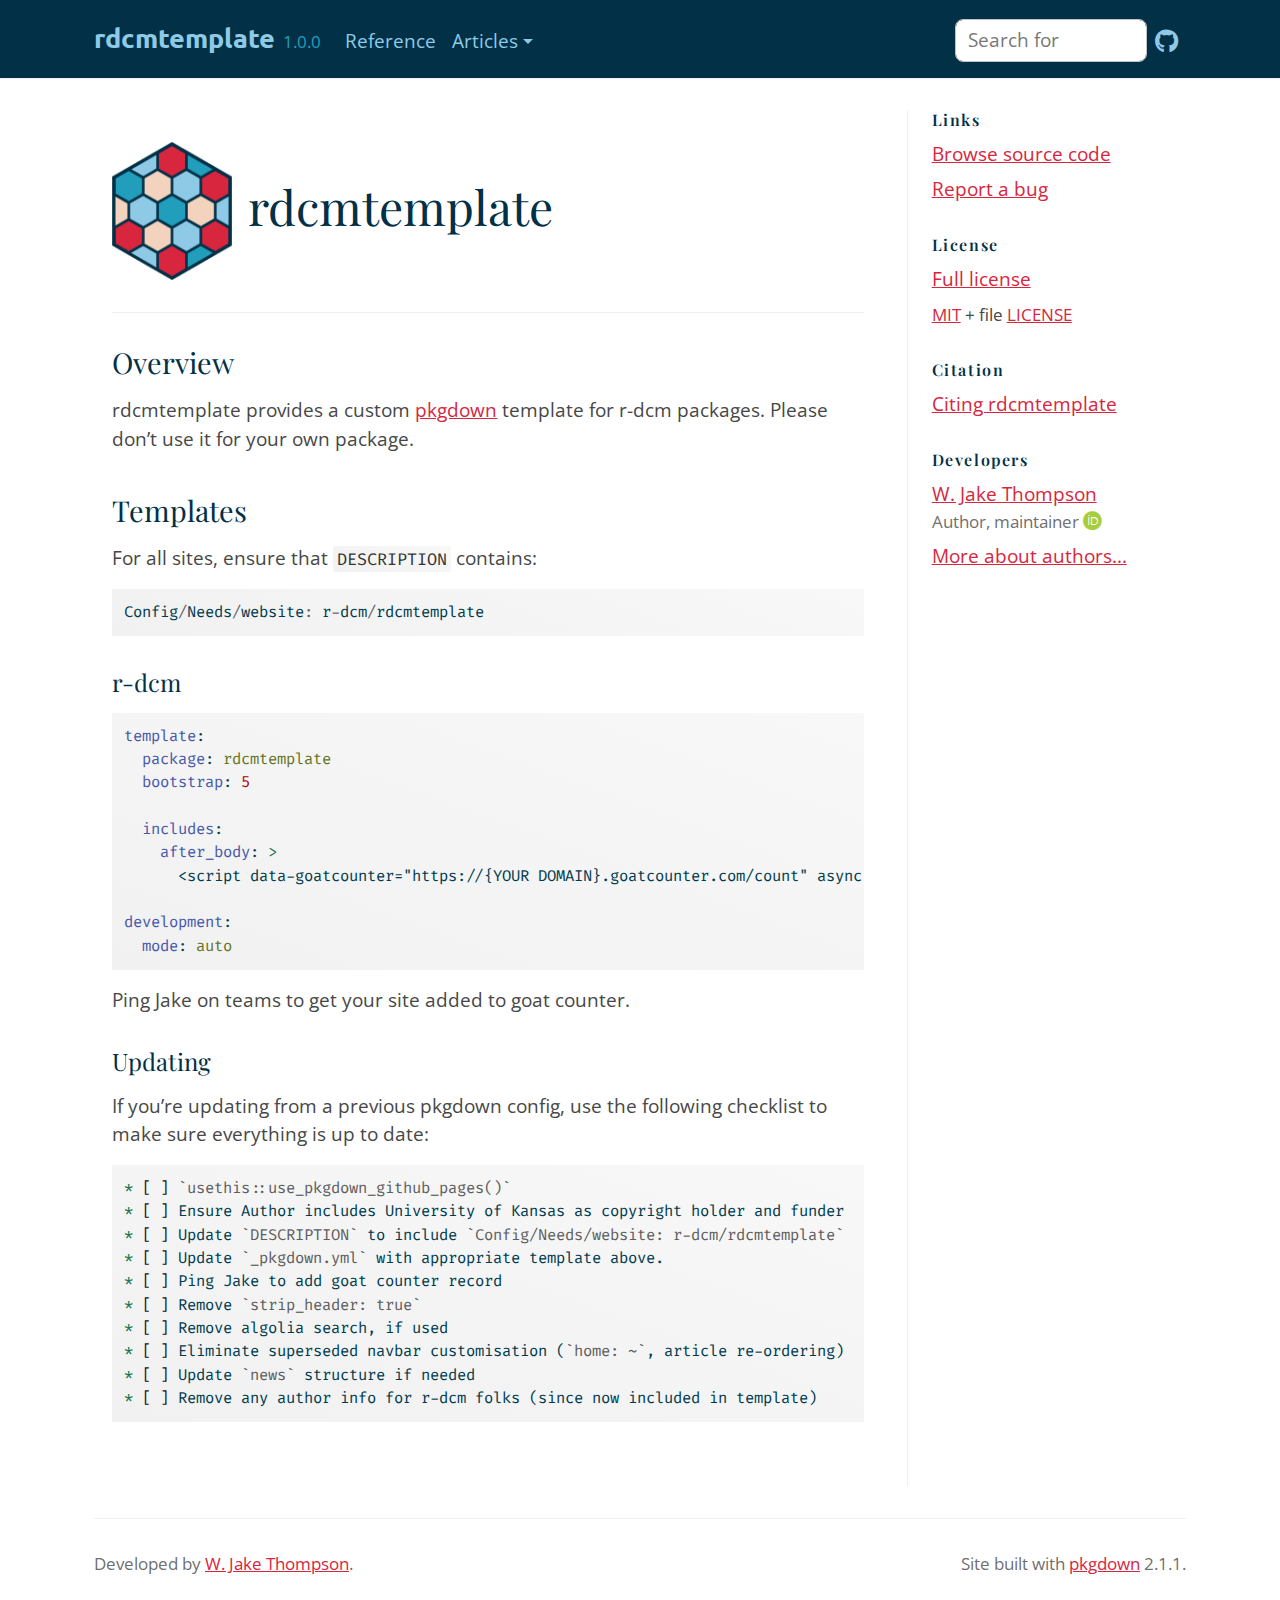
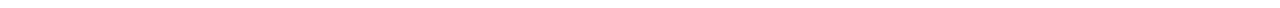
==== index.html @ 39bc5cce "Deploying to gh-pages from @ r-dcm/rdcmtemplate@7e8c43410a0b4fd6045d4d8b9f6bee35e2d989f5 🚀" ====
<!DOCTYPE html>
<!-- Generated by pkgdown: do not edit by hand --><html lang="en">
<head>
<meta http-equiv="Content-Type" content="text/html; charset=UTF-8">
<meta charset="utf-8">
<meta http-equiv="X-UA-Compatible" content="IE=edge">
<meta name="viewport" content="width=device-width, initial-scale=1, shrink-to-fit=no">
<title>pkgdown Templates for Core r-dcm Packages • rdcmtemplate</title>
<!-- favicons --><link rel="icon" type="image/png" sizes="16x16" href="favicon-16x16.png">
<link rel="icon" type="image/png" sizes="32x32" href="favicon-32x32.png">
<link rel="apple-touch-icon" type="image/png" sizes="180x180" href="apple-touch-icon.png">
<link rel="apple-touch-icon" type="image/png" sizes="120x120" href="apple-touch-icon-120x120.png">
<link rel="apple-touch-icon" type="image/png" sizes="76x76" href="apple-touch-icon-76x76.png">
<link rel="apple-touch-icon" type="image/png" sizes="60x60" href="apple-touch-icon-60x60.png">
<script src="deps/jquery-3.6.0/jquery-3.6.0.min.js"></script><meta name="viewport" content="width=device-width, initial-scale=1, shrink-to-fit=no">
<link href="deps/bootstrap-5.3.1/bootstrap.min.css" rel="stylesheet">
<script src="deps/bootstrap-5.3.1/bootstrap.bundle.min.js"></script><link href="deps/Open_Sans-0.4.9/font.css" rel="stylesheet">
<link href="deps/Fira_Code-0.4.9/font.css" rel="stylesheet">
<link href="deps/Playfair_Display-0.4.9/font.css" rel="stylesheet">
<link href="deps/font-awesome-6.4.2/css/all.min.css" rel="stylesheet">
<link href="deps/font-awesome-6.4.2/css/v4-shims.min.css" rel="stylesheet">
<script src="deps/headroom-0.11.0/headroom.min.js"></script><script src="deps/headroom-0.11.0/jQuery.headroom.min.js"></script><script src="deps/bootstrap-toc-1.0.1/bootstrap-toc.min.js"></script><script src="deps/clipboard.js-2.0.11/clipboard.min.js"></script><script src="deps/search-1.0.0/autocomplete.jquery.min.js"></script><script src="deps/search-1.0.0/fuse.min.js"></script><script src="deps/search-1.0.0/mark.min.js"></script><!-- pkgdown --><script src="pkgdown.js"></script><meta property="og:title" content="pkgdown Templates for Core r-dcm Packages">
<meta name="description" content="This is a private template for use by core r-dcm packages. Please don't use for your own code.">
<meta property="og:description" content="This is a private template for use by core r-dcm packages. Please don't use for your own code.">
<meta property="og:image" content="https://rdcmtemplate.r-dcm.org/logo.png">
</head>
<body>
    <a href="#main" class="visually-hidden-focusable">Skip to contents</a>


    <nav class="navbar navbar-expand-lg fixed-top bg-none" data-bs-theme="light" aria-label="Site navigation"><div class="container">

    <a class="navbar-brand me-2" href="index.html">rdcmtemplate</a>

    <small class="nav-text text-muted me-auto" data-bs-toggle="tooltip" data-bs-placement="bottom" title="">1.0.0</small>


    <button class="navbar-toggler" type="button" data-bs-toggle="collapse" data-bs-target="#navbar" aria-controls="navbar" aria-expanded="false" aria-label="Toggle navigation">
      <span class="navbar-toggler-icon"></span>
    </button>

    <div id="navbar" class="collapse navbar-collapse ms-3">
      <ul class="navbar-nav me-auto">
<li class="nav-item"><a class="nav-link" href="reference/index.html">Reference</a></li>
<li class="nav-item dropdown">
  <button class="nav-link dropdown-toggle" type="button" id="dropdown-articles" data-bs-toggle="dropdown" aria-expanded="false" aria-haspopup="true">Articles</button>
  <ul class="dropdown-menu" aria-labelledby="dropdown-articles">
<li><a class="dropdown-item" href="articles/bullets.html">Bullets</a></li>
    <li><hr class="dropdown-divider"></li>
    <li><h6 class="dropdown-header" data-toc-skip>Dropdown heading</h6></li>
    <li><a class="dropdown-item" href="articles/code.html">Code</a></li>
    <li><a class="dropdown-item" href="articles/headings.html">Headings</a></li>
  </ul>
</li>
      </ul>
<ul class="navbar-nav">
<li class="nav-item"><form class="form-inline" role="search">
 <input class="form-control" type="search" name="search-input" id="search-input" autocomplete="off" aria-label="Search site" placeholder="Search for" data-search-index="search.json">
</form></li>
<li class="nav-item"><a class="external-link nav-link" href="https://github.com/r-dcm/rdcmtemplate/" aria-label="GitHub"><span class="fa fab fa-github fa-lg"></span></a></li>
      </ul>
</div>


  </div>
</nav><div class="container template-home">
<div class="row">
  <main id="main" class="col-md-9"><div class="section level1">
<div class="page-header">
<img src="logo.png" class="logo" alt=""><h1 id="rdcmtemplate-">rdcmtemplate <a class="anchor" aria-label="anchor" href="#rdcmtemplate-"></a>
</h1>
</div>
<!-- badges: start -->
<!-- badges: end -->
<div class="section level2">
<h2 id="overview">Overview<a class="anchor" aria-label="anchor" href="#overview"></a>
</h2>
<p>rdcmtemplate provides a custom <a href="https://pkgdown.r-lib.org" class="external-link">pkgdown</a> template for r-dcm packages. Please don’t use it for your own package.</p>
</div>
<div class="section level2">
<h2 id="templates">Templates<a class="anchor" aria-label="anchor" href="#templates"></a>
</h2>
<p>For all sites, ensure that <code>DESCRIPTION</code> contains:</p>
<div class="sourceCode" id="cb1"><pre class="sourceCode R"><code class="sourceCode r"><span id="cb1-1"><a href="#cb1-1" tabindex="-1"></a>Config<span class="sc">/</span>Needs<span class="sc">/</span>website<span class="sc">:</span> r<span class="sc">-</span>dcm<span class="sc">/</span>rdcmtemplate</span></code></pre></div>
<div class="section level3">
<h3 id="r-dcm">r-dcm<a class="anchor" aria-label="anchor" href="#r-dcm"></a>
</h3>
<div class="sourceCode" id="cb2"><pre class="sourceCode yaml"><code class="sourceCode yaml"><span id="cb2-1"><a href="#cb2-1" tabindex="-1"></a><span class="fu">template</span><span class="kw">:</span></span>
<span id="cb2-2"><a href="#cb2-2" tabindex="-1"></a><span class="at">  </span><span class="fu">package</span><span class="kw">:</span><span class="at"> rdcmtemplate</span></span>
<span id="cb2-3"><a href="#cb2-3" tabindex="-1"></a><span class="at">  </span><span class="fu">bootstrap</span><span class="kw">:</span><span class="at"> </span><span class="dv">5</span></span>
<span id="cb2-4"><a href="#cb2-4" tabindex="-1"></a><span class="at">  </span></span>
<span id="cb2-5"><a href="#cb2-5" tabindex="-1"></a><span class="at">  </span><span class="fu">includes</span><span class="kw">:</span></span>
<span id="cb2-6"><a href="#cb2-6" tabindex="-1"></a><span class="fu">    after_body</span><span class="kw">: </span><span class="ch">&gt;</span></span>
<span id="cb2-7"><a href="#cb2-7" tabindex="-1"></a>      &lt;script data-goatcounter="https://{YOUR DOMAIN}.goatcounter.com/count" async src="https://gc.zgo.at/count.js"&gt;&lt;/script&gt;</span>
<span id="cb2-8"><a href="#cb2-8" tabindex="-1"></a>      </span>
<span id="cb2-9"><a href="#cb2-9" tabindex="-1"></a><span class="fu">development</span><span class="kw">:</span></span>
<span id="cb2-10"><a href="#cb2-10" tabindex="-1"></a><span class="at">  </span><span class="fu">mode</span><span class="kw">:</span><span class="at"> auto</span></span></code></pre></div>
<p>Ping Jake on teams to get your site added to goat counter.</p>
</div>
<div class="section level3">
<h3 id="updating">Updating<a class="anchor" aria-label="anchor" href="#updating"></a>
</h3>
<p>If you’re updating from a previous pkgdown config, use the following checklist to make sure everything is up to date:</p>
<div class="sourceCode" id="cb3"><pre class="sourceCode md"><code class="sourceCode markdown"><span id="cb3-1"><a href="#cb3-1" tabindex="-1"></a><span class="ss">* </span><span class="va">[ ]</span> <span class="in">`usethis::use_pkgdown_github_pages()`</span></span>
<span id="cb3-2"><a href="#cb3-2" tabindex="-1"></a><span class="ss">* </span><span class="va">[ ]</span> Ensure Author includes University of Kansas as copyright holder and funder</span>
<span id="cb3-3"><a href="#cb3-3" tabindex="-1"></a><span class="ss">* </span><span class="va">[ ]</span> Update <span class="in">`DESCRIPTION`</span> to include <span class="in">`Config/Needs/website: r-dcm/rdcmtemplate`</span></span>
<span id="cb3-4"><a href="#cb3-4" tabindex="-1"></a><span class="ss">* </span><span class="va">[ ]</span> Update <span class="in">`_pkgdown.yml`</span> with appropriate template above.</span>
<span id="cb3-5"><a href="#cb3-5" tabindex="-1"></a><span class="ss">* </span><span class="va">[ ]</span> Ping Jake to add goat counter record</span>
<span id="cb3-6"><a href="#cb3-6" tabindex="-1"></a><span class="ss">* </span><span class="va">[ ]</span> Remove <span class="in">`strip_header: true`</span></span>
<span id="cb3-7"><a href="#cb3-7" tabindex="-1"></a><span class="ss">* </span><span class="va">[ ]</span> Remove algolia search, if used</span>
<span id="cb3-8"><a href="#cb3-8" tabindex="-1"></a><span class="ss">* </span><span class="va">[ ]</span> Eliminate superseded navbar customisation (<span class="in">`home: ~`</span>, article re-ordering)</span>
<span id="cb3-9"><a href="#cb3-9" tabindex="-1"></a><span class="ss">* </span><span class="va">[ ]</span> Update <span class="in">`news`</span> structure if needed</span>
<span id="cb3-10"><a href="#cb3-10" tabindex="-1"></a><span class="ss">* </span><span class="va">[ ]</span> Remove any author info for r-dcm folks (since now included in template)</span></code></pre></div>
</div>
</div>
</div>
  </main><aside class="col-md-3"><div class="links">
<h2 data-toc-skip>Links</h2>
<ul class="list-unstyled">
<li><a href="https://github.com/r-dcm/rdcmtemplate/" class="external-link">Browse source code</a></li>
<li><a href="https://github.com/r-dcm/rdcmtemplate/issues" class="external-link">Report a bug</a></li>
</ul>
</div>

<div class="license">
<h2 data-toc-skip>License</h2>
<ul class="list-unstyled">
<li><a href="LICENSE.html">Full license</a></li>
<li><small><a href="https://opensource.org/licenses/mit-license.php" class="external-link">MIT</a> + file <a href="LICENSE-text.html">LICENSE</a></small></li>
</ul>
</div>


<div class="citation">
<h2 data-toc-skip>Citation</h2>
<ul class="list-unstyled">
<li><a href="authors.html#citation">Citing rdcmtemplate</a></li>
</ul>
</div>

<div class="developers">
<h2 data-toc-skip>Developers</h2>
<ul class="list-unstyled">
<li>
<a href="https://wjakethompson.com" class="external-link">W. Jake Thompson</a> <br><small class="roles"> Author, maintainer </small> <a href="https://orcid.org/0000-0001-7339-0300" target="orcid.widget" aria-label="ORCID" class="external-link"><span class="fab fa-orcid orcid" aria-hidden="true"></span></a> </li>
<li><a href="authors.html">More about authors...</a></li>
</ul>
</div>



  </aside>
</div>


    <footer><div class="pkgdown-footer-left">
  <p>Developed by <a href="https://wjakethompson.com" class="external-link">W. Jake Thompson</a>.</p>
</div>

<div class="pkgdown-footer-right">
  <p>Site built with <a href="https://pkgdown.r-lib.org/" class="external-link">pkgdown</a> 2.1.1.</p>
</div>

    </footer>
</div>





  </body>
</html>
---- deps/Open_Sans-0.4.9/font.css ----
/* cyrillic-ext */
@font-face {
  font-family: 'Open Sans';
  font-style: italic;
  font-weight: 400;
  font-stretch: 100%;
  font-display: swap;
  src: url(memtYaGs126MiZpBA-UFUIcVXSCEkx2cmqvXlWqWtE6F15M.woff2) format('woff2');
  unicode-range: U+0460-052F, U+1C80-1C88, U+20B4, U+2DE0-2DFF, U+A640-A69F, U+FE2E-FE2F;
}
/* cyrillic */
@font-face {
  font-family: 'Open Sans';
  font-style: italic;
  font-weight: 400;
  font-stretch: 100%;
  font-display: swap;
  src: url(memtYaGs126MiZpBA-UFUIcVXSCEkx2cmqvXlWqWvU6F15M.woff2) format('woff2');
  unicode-range: U+0301, U+0400-045F, U+0490-0491, U+04B0-04B1, U+2116;
}
/* greek-ext */
@font-face {
  font-family: 'Open Sans';
  font-style: italic;
  font-weight: 400;
  font-stretch: 100%;
  font-display: swap;
  src: url(memtYaGs126MiZpBA-UFUIcVXSCEkx2cmqvXlWqWtU6F15M.woff2) format('woff2');
  unicode-range: U+1F00-1FFF;
}
/* greek */
@font-face {
  font-family: 'Open Sans';
  font-style: italic;
  font-weight: 400;
  font-stretch: 100%;
  font-display: swap;
  src: url(memtYaGs126MiZpBA-UFUIcVXSCEkx2cmqvXlWqWuk6F15M.woff2) format('woff2');
  unicode-range: U+0370-0377, U+037A-037F, U+0384-038A, U+038C, U+038E-03A1, U+03A3-03FF;
}
/* hebrew */
@font-face {
  font-family: 'Open Sans';
  font-style: italic;
  font-weight: 400;
  font-stretch: 100%;
  font-display: swap;
  src: url(memtYaGs126MiZpBA-UFUIcVXSCEkx2cmqvXlWqWu06F15M.woff2) format('woff2');
  unicode-range: U+0590-05FF, U+200C-2010, U+20AA, U+25CC, U+FB1D-FB4F;
}
/* math */
@font-face {
  font-family: 'Open Sans';
  font-style: italic;
  font-weight: 400;
  font-stretch: 100%;
  font-display: swap;
  src: url(memtYaGs126MiZpBA-UFUIcVXSCEkx2cmqvXlWqWxU6F15M.woff2) format('woff2');
  unicode-range: U+0302-0303, U+0305, U+0307-0308, U+0330, U+0391-03A1, U+03A3-03A9, U+03B1-03C9, U+03D1, U+03D5-03D6, U+03F0-03F1, U+03F4-03F5, U+2034-2037, U+2057, U+20D0-20DC, U+20E1, U+20E5-20EF, U+2102, U+210A-210E, U+2110-2112, U+2115, U+2119-211D, U+2124, U+2128, U+212C-212D, U+212F-2131, U+2133-2138, U+213C-2140, U+2145-2149, U+2190, U+2192, U+2194-21AE, U+21B0-21E5, U+21F1-21F2, U+21F4-2211, U+2213-2214, U+2216-22FF, U+2308-230B, U+2310, U+2319, U+231C-2321, U+2336-237A, U+237C, U+2395, U+239B-23B6, U+23D0, U+23DC-23E1, U+2474-2475, U+25AF, U+25B3, U+25B7, U+25BD, U+25C1, U+25CA, U+25CC, U+25FB, U+266D-266F, U+27C0-27FF, U+2900-2AFF, U+2B0E-2B11, U+2B30-2B4C, U+2BFE, U+FF5B, U+FF5D, U+1D400-1D7FF, U+1EE00-1EEFF;
}
/* symbols */
@font-face {
  font-family: 'Open Sans';
  font-style: italic;
  font-weight: 400;
  font-stretch: 100%;
  font-display: swap;
  src: url(memtYaGs126MiZpBA-UFUIcVXSCEkx2cmqvXlWqW106F15M.woff2) format('woff2');
  unicode-range: U+0001-000C, U+000E-001F, U+007F-009F, U+20DD-20E0, U+20E2-20E4, U+2150-218F, U+2190, U+2192, U+2194-2199, U+21AF, U+21E6-21F0, U+21F3, U+2218-2219, U+2299, U+22C4-22C6, U+2300-243F, U+2440-244A, U+2460-24FF, U+25A0-27BF, U+2800-28FF, U+2921-2922, U+2981, U+29BF, U+29EB, U+2B00-2BFF, U+4DC0-4DFF, U+FFF9-FFFB, U+10140-1018E, U+10190-1019C, U+101A0, U+101D0-101FD, U+102E0-102FB, U+10E60-10E7E, U+1D2C0-1D2D3, U+1D2E0-1D37F, U+1F000-1F0FF, U+1F100-1F1AD, U+1F1E6-1F1FF, U+1F30D-1F30F, U+1F315, U+1F31C, U+1F31E, U+1F320-1F32C, U+1F336, U+1F378, U+1F37D, U+1F382, U+1F393-1F39F, U+1F3A7-1F3A8, U+1F3AC-1F3AF, U+1F3C2, U+1F3C4-1F3C6, U+1F3CA-1F3CE, U+1F3D4-1F3E0, U+1F3ED, U+1F3F1-1F3F3, U+1F3F5-1F3F7, U+1F408, U+1F415, U+1F41F, U+1F426, U+1F43F, U+1F441-1F442, U+1F444, U+1F446-1F449, U+1F44C-1F44E, U+1F453, U+1F46A, U+1F47D, U+1F4A3, U+1F4B0, U+1F4B3, U+1F4B9, U+1F4BB, U+1F4BF, U+1F4C8-1F4CB, U+1F4D6, U+1F4DA, U+1F4DF, U+1F4E3-1F4E6, U+1F4EA-1F4ED, U+1F4F7, U+1F4F9-1F4FB, U+1F4FD-1F4FE, U+1F503, U+1F507-1F50B, U+1F50D, U+1F512-1F513, U+1F53E-1F54A, U+1F54F-1F5FA, U+1F610, U+1F650-1F67F, U+1F687, U+1F68D, U+1F691, U+1F694, U+1F698, U+1F6AD, U+1F6B2, U+1F6B9-1F6BA, U+1F6BC, U+1F6C6-1F6CF, U+1F6D3-1F6D7, U+1F6E0-1F6EA, U+1F6F0-1F6F3, U+1F6F7-1F6FC, U+1F700-1F7FF, U+1F800-1F80B, U+1F810-1F847, U+1F850-1F859, U+1F860-1F887, U+1F890-1F8AD, U+1F8B0-1F8B1, U+1F900-1F90B, U+1F93B, U+1F946, U+1F984, U+1F996, U+1F9E9, U+1FA00-1FA6F, U+1FA70-1FA7C, U+1FA80-1FA88, U+1FA90-1FABD, U+1FABF-1FAC5, U+1FACE-1FADB, U+1FAE0-1FAE8, U+1FAF0-1FAF8, U+1FB00-1FBFF;
}
/* vietnamese */
@font-face {
  font-family: 'Open Sans';
  font-style: italic;
  font-weight: 400;
  font-stretch: 100%;
  font-display: swap;
  src: url(memtYaGs126MiZpBA-UFUIcVXSCEkx2cmqvXlWqWtk6F15M.woff2) format('woff2');
  unicode-range: U+0102-0103, U+0110-0111, U+0128-0129, U+0168-0169, U+01A0-01A1, U+01AF-01B0, U+0300-0301, U+0303-0304, U+0308-0309, U+0323, U+0329, U+1EA0-1EF9, U+20AB;
}
/* latin-ext */
@font-face {
  font-family: 'Open Sans';
  font-style: italic;
  font-weight: 400;
  font-stretch: 100%;
  font-display: swap;
  src: url(memtYaGs126MiZpBA-UFUIcVXSCEkx2cmqvXlWqWt06F15M.woff2) format('woff2');
  unicode-range: U+0100-02AF, U+0304, U+0308, U+0329, U+1E00-1E9F, U+1EF2-1EFF, U+2020, U+20A0-20AB, U+20AD-20C0, U+2113, U+2C60-2C7F, U+A720-A7FF;
}
/* latin */
@font-face {
  font-family: 'Open Sans';
  font-style: italic;
  font-weight: 400;
  font-stretch: 100%;
  font-display: swap;
  src: url(memtYaGs126MiZpBA-UFUIcVXSCEkx2cmqvXlWqWuU6F.woff2) format('woff2');
  unicode-range: U+0000-00FF, U+0131, U+0152-0153, U+02BB-02BC, U+02C6, U+02DA, U+02DC, U+0304, U+0308, U+0329, U+2000-206F, U+2074, U+20AC, U+2122, U+2191, U+2193, U+2212, U+2215, U+FEFF, U+FFFD;
}
/* cyrillic-ext */
@font-face {
  font-family: 'Open Sans';
  font-style: italic;
  font-weight: 600;
  font-stretch: 100%;
  font-display: swap;
  src: url(memtYaGs126MiZpBA-UFUIcVXSCEkx2cmqvXlWqWtE6F15M.woff2) format('woff2');
  unicode-range: U+0460-052F, U+1C80-1C88, U+20B4, U+2DE0-2DFF, U+A640-A69F, U+FE2E-FE2F;
}
/* cyrillic */
@font-face {
  font-family: 'Open Sans';
  font-style: italic;
  font-weight: 600;
  font-stretch: 100%;
  font-display: swap;
  src: url(memtYaGs126MiZpBA-UFUIcVXSCEkx2cmqvXlWqWvU6F15M.woff2) format('woff2');
  unicode-range: U+0301, U+0400-045F, U+0490-0491, U+04B0-04B1, U+2116;
}
/* greek-ext */
@font-face {
  font-family: 'Open Sans';
  font-style: italic;
  font-weight: 600;
  font-stretch: 100%;
  font-display: swap;
  src: url(memtYaGs126MiZpBA-UFUIcVXSCEkx2cmqvXlWqWtU6F15M.woff2) format('woff2');
  unicode-range: U+1F00-1FFF;
}
/* greek */
@font-face {
  font-family: 'Open Sans';
  font-style: italic;
  font-weight: 600;
  font-stretch: 100%;
  font-display: swap;
  src: url(memtYaGs126MiZpBA-UFUIcVXSCEkx2cmqvXlWqWuk6F15M.woff2) format('woff2');
  unicode-range: U+0370-0377, U+037A-037F, U+0384-038A, U+038C, U+038E-03A1, U+03A3-03FF;
}
/* hebrew */
@font-face {
  font-family: 'Open Sans';
  font-style: italic;
  font-weight: 600;
  font-stretch: 100%;
  font-display: swap;
  src: url(memtYaGs126MiZpBA-UFUIcVXSCEkx2cmqvXlWqWu06F15M.woff2) format('woff2');
  unicode-range: U+0590-05FF, U+200C-2010, U+20AA, U+25CC, U+FB1D-FB4F;
}
/* math */
@font-face {
  font-family: 'Open Sans';
  font-style: italic;
  font-weight: 600;
  font-stretch: 100%;
  font-display: swap;
  src: url(memtYaGs126MiZpBA-UFUIcVXSCEkx2cmqvXlWqWxU6F15M.woff2) format('woff2');
  unicode-range: U+0302-0303, U+0305, U+0307-0308, U+0330, U+0391-03A1, U+03A3-03A9, U+03B1-03C9, U+03D1, U+03D5-03D6, U+03F0-03F1, U+03F4-03F5, U+2034-2037, U+2057, U+20D0-20DC, U+20E1, U+20E5-20EF, U+2102, U+210A-210E, U+2110-2112, U+2115, U+2119-211D, U+2124, U+2128, U+212C-212D, U+212F-2131, U+2133-2138, U+213C-2140, U+2145-2149, U+2190, U+2192, U+2194-21AE, U+21B0-21E5, U+21F1-21F2, U+21F4-2211, U+2213-2214, U+2216-22FF, U+2308-230B, U+2310, U+2319, U+231C-2321, U+2336-237A, U+237C, U+2395, U+239B-23B6, U+23D0, U+23DC-23E1, U+2474-2475, U+25AF, U+25B3, U+25B7, U+25BD, U+25C1, U+25CA, U+25CC, U+25FB, U+266D-266F, U+27C0-27FF, U+2900-2AFF, U+2B0E-2B11, U+2B30-2B4C, U+2BFE, U+FF5B, U+FF5D, U+1D400-1D7FF, U+1EE00-1EEFF;
}
/* symbols */
@font-face {
  font-family: 'Open Sans';
  font-style: italic;
  font-weight: 600;
  font-stretch: 100%;
  font-display: swap;
  src: url(memtYaGs126MiZpBA-UFUIcVXSCEkx2cmqvXlWqW106F15M.woff2) format('woff2');
  unicode-range: U+0001-000C, U+000E-001F, U+007F-009F, U+20DD-20E0, U+20E2-20E4, U+2150-218F, U+2190, U+2192, U+2194-2199, U+21AF, U+21E6-21F0, U+21F3, U+2218-2219, U+2299, U+22C4-22C6, U+2300-243F, U+2440-244A, U+2460-24FF, U+25A0-27BF, U+2800-28FF, U+2921-2922, U+2981, U+29BF, U+29EB, U+2B00-2BFF, U+4DC0-4DFF, U+FFF9-FFFB, U+10140-1018E, U+10190-1019C, U+101A0, U+101D0-101FD, U+102E0-102FB, U+10E60-10E7E, U+1D2C0-1D2D3, U+1D2E0-1D37F, U+1F000-1F0FF, U+1F100-1F1AD, U+1F1E6-1F1FF, U+1F30D-1F30F, U+1F315, U+1F31C, U+1F31E, U+1F320-1F32C, U+1F336, U+1F378, U+1F37D, U+1F382, U+1F393-1F39F, U+1F3A7-1F3A8, U+1F3AC-1F3AF, U+1F3C2, U+1F3C4-1F3C6, U+1F3CA-1F3CE, U+1F3D4-1F3E0, U+1F3ED, U+1F3F1-1F3F3, U+1F3F5-1F3F7, U+1F408, U+1F415, U+1F41F, U+1F426, U+1F43F, U+1F441-1F442, U+1F444, U+1F446-1F449, U+1F44C-1F44E, U+1F453, U+1F46A, U+1F47D, U+1F4A3, U+1F4B0, U+1F4B3, U+1F4B9, U+1F4BB, U+1F4BF, U+1F4C8-1F4CB, U+1F4D6, U+1F4DA, U+1F4DF, U+1F4E3-1F4E6, U+1F4EA-1F4ED, U+1F4F7, U+1F4F9-1F4FB, U+1F4FD-1F4FE, U+1F503, U+1F507-1F50B, U+1F50D, U+1F512-1F513, U+1F53E-1F54A, U+1F54F-1F5FA, U+1F610, U+1F650-1F67F, U+1F687, U+1F68D, U+1F691, U+1F694, U+1F698, U+1F6AD, U+1F6B2, U+1F6B9-1F6BA, U+1F6BC, U+1F6C6-1F6CF, U+1F6D3-1F6D7, U+1F6E0-1F6EA, U+1F6F0-1F6F3, U+1F6F7-1F6FC, U+1F700-1F7FF, U+1F800-1F80B, U+1F810-1F847, U+1F850-1F859, U+1F860-1F887, U+1F890-1F8AD, U+1F8B0-1F8B1, U+1F900-1F90B, U+1F93B, U+1F946, U+1F984, U+1F996, U+1F9E9, U+1FA00-1FA6F, U+1FA70-1FA7C, U+1FA80-1FA88, U+1FA90-1FABD, U+1FABF-1FAC5, U+1FACE-1FADB, U+1FAE0-1FAE8, U+1FAF0-1FAF8, U+1FB00-1FBFF;
}
/* vietnamese */
@font-face {
  font-family: 'Open Sans';
  font-style: italic;
  font-weight: 600;
  font-stretch: 100%;
  font-display: swap;
  src: url(memtYaGs126MiZpBA-UFUIcVXSCEkx2cmqvXlWqWtk6F15M.woff2) format('woff2');
  unicode-range: U+0102-0103, U+0110-0111, U+0128-0129, U+0168-0169, U+01A0-01A1, U+01AF-01B0, U+0300-0301, U+0303-0304, U+0308-0309, U+0323, U+0329, U+1EA0-1EF9, U+20AB;
}
/* latin-ext */
@font-face {
  font-family: 'Open Sans';
  font-style: italic;
  font-weight: 600;
  font-stretch: 100%;
  font-display: swap;
  src: url(memtYaGs126MiZpBA-UFUIcVXSCEkx2cmqvXlWqWt06F15M.woff2) format('woff2');
  unicode-range: U+0100-02AF, U+0304, U+0308, U+0329, U+1E00-1E9F, U+1EF2-1EFF, U+2020, U+20A0-20AB, U+20AD-20C0, U+2113, U+2C60-2C7F, U+A720-A7FF;
}
/* latin */
@font-face {
  font-family: 'Open Sans';
  font-style: italic;
  font-weight: 600;
  font-stretch: 100%;
  font-display: swap;
  src: url(memtYaGs126MiZpBA-UFUIcVXSCEkx2cmqvXlWqWuU6F.woff2) format('woff2');
  unicode-range: U+0000-00FF, U+0131, U+0152-0153, U+02BB-02BC, U+02C6, U+02DA, U+02DC, U+0304, U+0308, U+0329, U+2000-206F, U+2074, U+20AC, U+2122, U+2191, U+2193, U+2212, U+2215, U+FEFF, U+FFFD;
}
/* cyrillic-ext */
@font-face {
  font-family: 'Open Sans';
  font-style: normal;
  font-weight: 400;
  font-stretch: 100%;
  font-display: swap;
  src: url(memvYaGs126MiZpBA-UvWbX2vVnXBbObj2OVTSKmu1aB.woff2) format('woff2');
  unicode-range: U+0460-052F, U+1C80-1C88, U+20B4, U+2DE0-2DFF, U+A640-A69F, U+FE2E-FE2F;
}
/* cyrillic */
@font-face {
  font-family: 'Open Sans';
  font-style: normal;
  font-weight: 400;
  font-stretch: 100%;
  font-display: swap;
  src: url(memvYaGs126MiZpBA-UvWbX2vVnXBbObj2OVTSumu1aB.woff2) format('woff2');
  unicode-range: U+0301, U+0400-045F, U+0490-0491, U+04B0-04B1, U+2116;
}
/* greek-ext */
@font-face {
  font-family: 'Open Sans';
  font-style: normal;
  font-weight: 400;
  font-stretch: 100%;
  font-display: swap;
  src: url(memvYaGs126MiZpBA-UvWbX2vVnXBbObj2OVTSOmu1aB.woff2) format('woff2');
  unicode-range: U+1F00-1FFF;
}
/* greek */
@font-face {
  font-family: 'Open Sans';
  font-style: normal;
  font-weight: 400;
  font-stretch: 100%;
  font-display: swap;
  src: url(memvYaGs126MiZpBA-UvWbX2vVnXBbObj2OVTSymu1aB.woff2) format('woff2');
  unicode-range: U+0370-0377, U+037A-037F, U+0384-038A, U+038C, U+038E-03A1, U+03A3-03FF;
}
/* hebrew */
@font-face {
  font-family: 'Open Sans';
  font-style: normal;
  font-weight: 400;
  font-stretch: 100%;
  font-display: swap;
  src: url(memvYaGs126MiZpBA-UvWbX2vVnXBbObj2OVTS2mu1aB.woff2) format('woff2');
  unicode-range: U+0590-05FF, U+200C-2010, U+20AA, U+25CC, U+FB1D-FB4F;
}
/* math */
@font-face {
  font-family: 'Open Sans';
  font-style: normal;
  font-weight: 400;
  font-stretch: 100%;
  font-display: swap;
  src: url(memvYaGs126MiZpBA-UvWbX2vVnXBbObj2OVTVOmu1aB.woff2) format('woff2');
  unicode-range: U+0302-0303, U+0305, U+0307-0308, U+0330, U+0391-03A1, U+03A3-03A9, U+03B1-03C9, U+03D1, U+03D5-03D6, U+03F0-03F1, U+03F4-03F5, U+2034-2037, U+2057, U+20D0-20DC, U+20E1, U+20E5-20EF, U+2102, U+210A-210E, U+2110-2112, U+2115, U+2119-211D, U+2124, U+2128, U+212C-212D, U+212F-2131, U+2133-2138, U+213C-2140, U+2145-2149, U+2190, U+2192, U+2194-21AE, U+21B0-21E5, U+21F1-21F2, U+21F4-2211, U+2213-2214, U+2216-22FF, U+2308-230B, U+2310, U+2319, U+231C-2321, U+2336-237A, U+237C, U+2395, U+239B-23B6, U+23D0, U+23DC-23E1, U+2474-2475, U+25AF, U+25B3, U+25B7, U+25BD, U+25C1, U+25CA, U+25CC, U+25FB, U+266D-266F, U+27C0-27FF, U+2900-2AFF, U+2B0E-2B11, U+2B30-2B4C, U+2BFE, U+FF5B, U+FF5D, U+1D400-1D7FF, U+1EE00-1EEFF;
}
/* symbols */
@font-face {
  font-family: 'Open Sans';
  font-style: normal;
  font-weight: 400;
  font-stretch: 100%;
  font-display: swap;
  src: url(memvYaGs126MiZpBA-UvWbX2vVnXBbObj2OVTUGmu1aB.woff2) format('woff2');
  unicode-range: U+0001-000C, U+000E-001F, U+007F-009F, U+20DD-20E0, U+20E2-20E4, U+2150-218F, U+2190, U+2192, U+2194-2199, U+21AF, U+21E6-21F0, U+21F3, U+2218-2219, U+2299, U+22C4-22C6, U+2300-243F, U+2440-244A, U+2460-24FF, U+25A0-27BF, U+2800-28FF, U+2921-2922, U+2981, U+29BF, U+29EB, U+2B00-2BFF, U+4DC0-4DFF, U+FFF9-FFFB, U+10140-1018E, U+10190-1019C, U+101A0, U+101D0-101FD, U+102E0-102FB, U+10E60-10E7E, U+1D2C0-1D2D3, U+1D2E0-1D37F, U+1F000-1F0FF, U+1F100-1F1AD, U+1F1E6-1F1FF, U+1F30D-1F30F, U+1F315, U+1F31C, U+1F31E, U+1F320-1F32C, U+1F336, U+1F378, U+1F37D, U+1F382, U+1F393-1F39F, U+1F3A7-1F3A8, U+1F3AC-1F3AF, U+1F3C2, U+1F3C4-1F3C6, U+1F3CA-1F3CE, U+1F3D4-1F3E0, U+1F3ED, U+1F3F1-1F3F3, U+1F3F5-1F3F7, U+1F408, U+1F415, U+1F41F, U+1F426, U+1F43F, U+1F441-1F442, U+1F444, U+1F446-1F449, U+1F44C-1F44E, U+1F453, U+1F46A, U+1F47D, U+1F4A3, U+1F4B0, U+1F4B3, U+1F4B9, U+1F4BB, U+1F4BF, U+1F4C8-1F4CB, U+1F4D6, U+1F4DA, U+1F4DF, U+1F4E3-1F4E6, U+1F4EA-1F4ED, U+1F4F7, U+1F4F9-1F4FB, U+1F4FD-1F4FE, U+1F503, U+1F507-1F50B, U+1F50D, U+1F512-1F513, U+1F53E-1F54A, U+1F54F-1F5FA, U+1F610, U+1F650-1F67F, U+1F687, U+1F68D, U+1F691, U+1F694, U+1F698, U+1F6AD, U+1F6B2, U+1F6B9-1F6BA, U+1F6BC, U+1F6C6-1F6CF, U+1F6D3-1F6D7, U+1F6E0-1F6EA, U+1F6F0-1F6F3, U+1F6F7-1F6FC, U+1F700-1F7FF, U+1F800-1F80B, U+1F810-1F847, U+1F850-1F859, U+1F860-1F887, U+1F890-1F8AD, U+1F8B0-1F8B1, U+1F900-1F90B, U+1F93B, U+1F946, U+1F984, U+1F996, U+1F9E9, U+1FA00-1FA6F, U+1FA70-1FA7C, U+1FA80-1FA88, U+1FA90-1FABD, U+1FABF-1FAC5, U+1FACE-1FADB, U+1FAE0-1FAE8, U+1FAF0-1FAF8, U+1FB00-1FBFF;
}
/* vietnamese */
@font-face {
  font-family: 'Open Sans';
  font-style: normal;
  font-weight: 400;
  font-stretch: 100%;
  font-display: swap;
  src: url(memvYaGs126MiZpBA-UvWbX2vVnXBbObj2OVTSCmu1aB.woff2) format('woff2');
  unicode-range: U+0102-0103, U+0110-0111, U+0128-0129, U+0168-0169, U+01A0-01A1, U+01AF-01B0, U+0300-0301, U+0303-0304, U+0308-0309, U+0323, U+0329, U+1EA0-1EF9, U+20AB;
}
/* latin-ext */
@font-face {
  font-family: 'Open Sans';
  font-style: normal;
  font-weight: 400;
  font-stretch: 100%;
  font-display: swap;
  src: url(memvYaGs126MiZpBA-UvWbX2vVnXBbObj2OVTSGmu1aB.woff2) format('woff2');
  unicode-range: U+0100-02AF, U+0304, U+0308, U+0329, U+1E00-1E9F, U+1EF2-1EFF, U+2020, U+20A0-20AB, U+20AD-20C0, U+2113, U+2C60-2C7F, U+A720-A7FF;
}
/* latin */
@font-face {
  font-family: 'Open Sans';
  font-style: normal;
  font-weight: 400;
  font-stretch: 100%;
  font-display: swap;
  src: url(memvYaGs126MiZpBA-UvWbX2vVnXBbObj2OVTS-muw.woff2) format('woff2');
  unicode-range: U+0000-00FF, U+0131, U+0152-0153, U+02BB-02BC, U+02C6, U+02DA, U+02DC, U+0304, U+0308, U+0329, U+2000-206F, U+2074, U+20AC, U+2122, U+2191, U+2193, U+2212, U+2215, U+FEFF, U+FFFD;
}
/* cyrillic-ext */
@font-face {
  font-family: 'Open Sans';
  font-style: normal;
  font-weight: 600;
  font-stretch: 100%;
  font-display: swap;
  src: url(memvYaGs126MiZpBA-UvWbX2vVnXBbObj2OVTSKmu1aB.woff2) format('woff2');
  unicode-range: U+0460-052F, U+1C80-1C88, U+20B4, U+2DE0-2DFF, U+A640-A69F, U+FE2E-FE2F;
}
/* cyrillic */
@font-face {
  font-family: 'Open Sans';
  font-style: normal;
  font-weight: 600;
  font-stretch: 100%;
  font-display: swap;
  src: url(memvYaGs126MiZpBA-UvWbX2vVnXBbObj2OVTSumu1aB.woff2) format('woff2');
  unicode-range: U+0301, U+0400-045F, U+0490-0491, U+04B0-04B1, U+2116;
}
/* greek-ext */
@font-face {
  font-family: 'Open Sans';
  font-style: normal;
  font-weight: 600;
  font-stretch: 100%;
  font-display: swap;
  src: url(memvYaGs126MiZpBA-UvWbX2vVnXBbObj2OVTSOmu1aB.woff2) format('woff2');
  unicode-range: U+1F00-1FFF;
}
/* greek */
@font-face {
  font-family: 'Open Sans';
  font-style: normal;
  font-weight: 600;
  font-stretch: 100%;
  font-display: swap;
  src: url(memvYaGs126MiZpBA-UvWbX2vVnXBbObj2OVTSymu1aB.woff2) format('woff2');
  unicode-range: U+0370-0377, U+037A-037F, U+0384-038A, U+038C, U+038E-03A1, U+03A3-03FF;
}
/* hebrew */
@font-face {
  font-family: 'Open Sans';
  font-style: normal;
  font-weight: 600;
  font-stretch: 100%;
  font-display: swap;
  src: url(memvYaGs126MiZpBA-UvWbX2vVnXBbObj2OVTS2mu1aB.woff2) format('woff2');
  unicode-range: U+0590-05FF, U+200C-2010, U+20AA, U+25CC, U+FB1D-FB4F;
}
/* math */
@font-face {
  font-family: 'Open Sans';
  font-style: normal;
  font-weight: 600;
  font-stretch: 100%;
  font-display: swap;
  src: url(memvYaGs126MiZpBA-UvWbX2vVnXBbObj2OVTVOmu1aB.woff2) format('woff2');
  unicode-range: U+0302-0303, U+0305, U+0307-0308, U+0330, U+0391-03A1, U+03A3-03A9, U+03B1-03C9, U+03D1, U+03D5-03D6, U+03F0-03F1, U+03F4-03F5, U+2034-2037, U+2057, U+20D0-20DC, U+20E1, U+20E5-20EF, U+2102, U+210A-210E, U+2110-2112, U+2115, U+2119-211D, U+2124, U+2128, U+212C-212D, U+212F-2131, U+2133-2138, U+213C-2140, U+2145-2149, U+2190, U+2192, U+2194-21AE, U+21B0-21E5, U+21F1-21F2, U+21F4-2211, U+2213-2214, U+2216-22FF, U+2308-230B, U+2310, U+2319, U+231C-2321, U+2336-237A, U+237C, U+2395, U+239B-23B6, U+23D0, U+23DC-23E1, U+2474-2475, U+25AF, U+25B3, U+25B7, U+25BD, U+25C1, U+25CA, U+25CC, U+25FB, U+266D-266F, U+27C0-27FF, U+2900-2AFF, U+2B0E-2B11, U+2B30-2B4C, U+2BFE, U+FF5B, U+FF5D, U+1D400-1D7FF, U+1EE00-1EEFF;
}
/* symbols */
@font-face {
  font-family: 'Open Sans';
  font-style: normal;
  font-weight: 600;
  font-stretch: 100%;
  font-display: swap;
  src: url(memvYaGs126MiZpBA-UvWbX2vVnXBbObj2OVTUGmu1aB.woff2) format('woff2');
  unicode-range: U+0001-000C, U+000E-001F, U+007F-009F, U+20DD-20E0, U+20E2-20E4, U+2150-218F, U+2190, U+2192, U+2194-2199, U+21AF, U+21E6-21F0, U+21F3, U+2218-2219, U+2299, U+22C4-22C6, U+2300-243F, U+2440-244A, U+2460-24FF, U+25A0-27BF, U+2800-28FF, U+2921-2922, U+2981, U+29BF, U+29EB, U+2B00-2BFF, U+4DC0-4DFF, U+FFF9-FFFB, U+10140-1018E, U+10190-1019C, U+101A0, U+101D0-101FD, U+102E0-102FB, U+10E60-10E7E, U+1D2C0-1D2D3, U+1D2E0-1D37F, U+1F000-1F0FF, U+1F100-1F1AD, U+1F1E6-1F1FF, U+1F30D-1F30F, U+1F315, U+1F31C, U+1F31E, U+1F320-1F32C, U+1F336, U+1F378, U+1F37D, U+1F382, U+1F393-1F39F, U+1F3A7-1F3A8, U+1F3AC-1F3AF, U+1F3C2, U+1F3C4-1F3C6, U+1F3CA-1F3CE, U+1F3D4-1F3E0, U+1F3ED, U+1F3F1-1F3F3, U+1F3F5-1F3F7, U+1F408, U+1F415, U+1F41F, U+1F426, U+1F43F, U+1F441-1F442, U+1F444, U+1F446-1F449, U+1F44C-1F44E, U+1F453, U+1F46A, U+1F47D, U+1F4A3, U+1F4B0, U+1F4B3, U+1F4B9, U+1F4BB, U+1F4BF, U+1F4C8-1F4CB, U+1F4D6, U+1F4DA, U+1F4DF, U+1F4E3-1F4E6, U+1F4EA-1F4ED, U+1F4F7, U+1F4F9-1F4FB, U+1F4FD-1F4FE, U+1F503, U+1F507-1F50B, U+1F50D, U+1F512-1F513, U+1F53E-1F54A, U+1F54F-1F5FA, U+1F610, U+1F650-1F67F, U+1F687, U+1F68D, U+1F691, U+1F694, U+1F698, U+1F6AD, U+1F6B2, U+1F6B9-1F6BA, U+1F6BC, U+1F6C6-1F6CF, U+1F6D3-1F6D7, U+1F6E0-1F6EA, U+1F6F0-1F6F3, U+1F6F7-1F6FC, U+1F700-1F7FF, U+1F800-1F80B, U+1F810-1F847, U+1F850-1F859, U+1F860-1F887, U+1F890-1F8AD, U+1F8B0-1F8B1, U+1F900-1F90B, U+1F93B, U+1F946, U+1F984, U+1F996, U+1F9E9, U+1FA00-1FA6F, U+1FA70-1FA7C, U+1FA80-1FA88, U+1FA90-1FABD, U+1FABF-1FAC5, U+1FACE-1FADB, U+1FAE0-1FAE8, U+1FAF0-1FAF8, U+1FB00-1FBFF;
}
/* vietnamese */
@font-face {
  font-family: 'Open Sans';
  font-style: normal;
  font-weight: 600;
  font-stretch: 100%;
  font-display: swap;
  src: url(memvYaGs126MiZpBA-UvWbX2vVnXBbObj2OVTSCmu1aB.woff2) format('woff2');
  unicode-range: U+0102-0103, U+0110-0111, U+0128-0129, U+0168-0169, U+01A0-01A1, U+01AF-01B0, U+0300-0301, U+0303-0304, U+0308-0309, U+0323, U+0329, U+1EA0-1EF9, U+20AB;
}
/* latin-ext */
@font-face {
  font-family: 'Open Sans';
  font-style: normal;
  font-weight: 600;
  font-stretch: 100%;
  font-display: swap;
  src: url(memvYaGs126MiZpBA-UvWbX2vVnXBbObj2OVTSGmu1aB.woff2) format('woff2');
  unicode-range: U+0100-02AF, U+0304, U+0308, U+0329, U+1E00-1E9F, U+1EF2-1EFF, U+2020, U+20A0-20AB, U+20AD-20C0, U+2113, U+2C60-2C7F, U+A720-A7FF;
}
/* latin */
@font-face {
  font-family: 'Open Sans';
  font-style: normal;
  font-weight: 600;
  font-stretch: 100%;
  font-display: swap;
  src: url(memvYaGs126MiZpBA-UvWbX2vVnXBbObj2OVTS-muw.woff2) format('woff2');
  unicode-range: U+0000-00FF, U+0131, U+0152-0153, U+02BB-02BC, U+02C6, U+02DA, U+02DC, U+0304, U+0308, U+0329, U+2000-206F, U+2074, U+20AC, U+2122, U+2191, U+2193, U+2212, U+2215, U+FEFF, U+FFFD;
}
---- deps/Fira_Code-0.4.9/font.css ----
/* cyrillic-ext */
@font-face {
  font-family: 'Fira Code';
  font-style: normal;
  font-weight: 400;
  font-display: swap;
  src: url(uU9eCBsR6Z2vfE9aq3bL0fxyUs4tcw4W_D1sJV37Nv7g.woff2) format('woff2');
  unicode-range: U+0460-052F, U+1C80-1C88, U+20B4, U+2DE0-2DFF, U+A640-A69F, U+FE2E-FE2F;
}
/* cyrillic */
@font-face {
  font-family: 'Fira Code';
  font-style: normal;
  font-weight: 400;
  font-display: swap;
  src: url(uU9eCBsR6Z2vfE9aq3bL0fxyUs4tcw4W_D1sJVT7Nv7g.woff2) format('woff2');
  unicode-range: U+0301, U+0400-045F, U+0490-0491, U+04B0-04B1, U+2116;
}
/* greek-ext */
@font-face {
  font-family: 'Fira Code';
  font-style: normal;
  font-weight: 400;
  font-display: swap;
  src: url(uU9eCBsR6Z2vfE9aq3bL0fxyUs4tcw4W_D1sJVz7Nv7g.woff2) format('woff2');
  unicode-range: U+1F00-1FFF;
}
/* greek */
@font-face {
  font-family: 'Fira Code';
  font-style: normal;
  font-weight: 400;
  font-display: swap;
  src: url(uU9eCBsR6Z2vfE9aq3bL0fxyUs4tcw4W_D1sJVP7Nv7g.woff2) format('woff2');
  unicode-range: U+0370-0377, U+037A-037F, U+0384-038A, U+038C, U+038E-03A1, U+03A3-03FF;
}
/* latin-ext */
@font-face {
  font-family: 'Fira Code';
  font-style: normal;
  font-weight: 400;
  font-display: swap;
  src: url(uU9eCBsR6Z2vfE9aq3bL0fxyUs4tcw4W_D1sJV77Nv7g.woff2) format('woff2');
  unicode-range: U+0100-02AF, U+0304, U+0308, U+0329, U+1E00-1E9F, U+1EF2-1EFF, U+2020, U+20A0-20AB, U+20AD-20C0, U+2113, U+2C60-2C7F, U+A720-A7FF;
}
/* latin */
@font-face {
  font-family: 'Fira Code';
  font-style: normal;
  font-weight: 400;
  font-display: swap;
  src: url(uU9eCBsR6Z2vfE9aq3bL0fxyUs4tcw4W_D1sJVD7Ng.woff2) format('woff2');
  unicode-range: U+0000-00FF, U+0131, U+0152-0153, U+02BB-02BC, U+02C6, U+02DA, U+02DC, U+0304, U+0308, U+0329, U+2000-206F, U+2074, U+20AC, U+2122, U+2191, U+2193, U+2212, U+2215, U+FEFF, U+FFFD;
}
---- deps/Playfair_Display-0.4.9/font.css ----
/* cyrillic */
@font-face {
  font-family: 'Playfair Display';
  font-style: italic;
  font-weight: 400;
  font-display: swap;
  src: url(nuFkD-vYSZviVYUb_rj3ij__anPXDTnohkk72xU.woff2) format('woff2');
  unicode-range: U+0301, U+0400-045F, U+0490-0491, U+04B0-04B1, U+2116;
}
/* vietnamese */
@font-face {
  font-family: 'Playfair Display';
  font-style: italic;
  font-weight: 400;
  font-display: swap;
  src: url(nuFkD-vYSZviVYUb_rj3ij__anPXDTnojUk72xU.woff2) format('woff2');
  unicode-range: U+0102-0103, U+0110-0111, U+0128-0129, U+0168-0169, U+01A0-01A1, U+01AF-01B0, U+0300-0301, U+0303-0304, U+0308-0309, U+0323, U+0329, U+1EA0-1EF9, U+20AB;
}
/* latin-ext */
@font-face {
  font-family: 'Playfair Display';
  font-style: italic;
  font-weight: 400;
  font-display: swap;
  src: url(nuFkD-vYSZviVYUb_rj3ij__anPXDTnojEk72xU.woff2) format('woff2');
  unicode-range: U+0100-02AF, U+0304, U+0308, U+0329, U+1E00-1E9F, U+1EF2-1EFF, U+2020, U+20A0-20AB, U+20AD-20C0, U+2113, U+2C60-2C7F, U+A720-A7FF;
}
/* latin */
@font-face {
  font-family: 'Playfair Display';
  font-style: italic;
  font-weight: 400;
  font-display: swap;
  src: url(nuFkD-vYSZviVYUb_rj3ij__anPXDTnogkk7.woff2) format('woff2');
  unicode-range: U+0000-00FF, U+0131, U+0152-0153, U+02BB-02BC, U+02C6, U+02DA, U+02DC, U+0304, U+0308, U+0329, U+2000-206F, U+2074, U+20AC, U+2122, U+2191, U+2193, U+2212, U+2215, U+FEFF, U+FFFD;
}
/* cyrillic */
@font-face {
  font-family: 'Playfair Display';
  font-style: italic;
  font-weight: 600;
  font-display: swap;
  src: url(nuFkD-vYSZviVYUb_rj3ij__anPXDTnohkk72xU.woff2) format('woff2');
  unicode-range: U+0301, U+0400-045F, U+0490-0491, U+04B0-04B1, U+2116;
}
/* vietnamese */
@font-face {
  font-family: 'Playfair Display';
  font-style: italic;
  font-weight: 600;
  font-display: swap;
  src: url(nuFkD-vYSZviVYUb_rj3ij__anPXDTnojUk72xU.woff2) format('woff2');
  unicode-range: U+0102-0103, U+0110-0111, U+0128-0129, U+0168-0169, U+01A0-01A1, U+01AF-01B0, U+0300-0301, U+0303-0304, U+0308-0309, U+0323, U+0329, U+1EA0-1EF9, U+20AB;
}
/* latin-ext */
@font-face {
  font-family: 'Playfair Display';
  font-style: italic;
  font-weight: 600;
  font-display: swap;
  src: url(nuFkD-vYSZviVYUb_rj3ij__anPXDTnojEk72xU.woff2) format('woff2');
  unicode-range: U+0100-02AF, U+0304, U+0308, U+0329, U+1E00-1E9F, U+1EF2-1EFF, U+2020, U+20A0-20AB, U+20AD-20C0, U+2113, U+2C60-2C7F, U+A720-A7FF;
}
/* latin */
@font-face {
  font-family: 'Playfair Display';
  font-style: italic;
  font-weight: 600;
  font-display: swap;
  src: url(nuFkD-vYSZviVYUb_rj3ij__anPXDTnogkk7.woff2) format('woff2');
  unicode-range: U+0000-00FF, U+0131, U+0152-0153, U+02BB-02BC, U+02C6, U+02DA, U+02DC, U+0304, U+0308, U+0329, U+2000-206F, U+2074, U+20AC, U+2122, U+2191, U+2193, U+2212, U+2215, U+FEFF, U+FFFD;
}
/* cyrillic */
@font-face {
  font-family: 'Playfair Display';
  font-style: normal;
  font-weight: 400;
  font-display: swap;
  src: url(nuFiD-vYSZviVYUb_rj3ij__anPXDTjYgFE_.woff2) format('woff2');
  unicode-range: U+0301, U+0400-045F, U+0490-0491, U+04B0-04B1, U+2116;
}
/* vietnamese */
@font-face {
  font-family: 'Playfair Display';
  font-style: normal;
  font-weight: 400;
  font-display: swap;
  src: url(nuFiD-vYSZviVYUb_rj3ij__anPXDTPYgFE_.woff2) format('woff2');
  unicode-range: U+0102-0103, U+0110-0111, U+0128-0129, U+0168-0169, U+01A0-01A1, U+01AF-01B0, U+0300-0301, U+0303-0304, U+0308-0309, U+0323, U+0329, U+1EA0-1EF9, U+20AB;
}
/* latin-ext */
@font-face {
  font-family: 'Playfair Display';
  font-style: normal;
  font-weight: 400;
  font-display: swap;
  src: url(nuFiD-vYSZviVYUb_rj3ij__anPXDTLYgFE_.woff2) format('woff2');
  unicode-range: U+0100-02AF, U+0304, U+0308, U+0329, U+1E00-1E9F, U+1EF2-1EFF, U+2020, U+20A0-20AB, U+20AD-20C0, U+2113, U+2C60-2C7F, U+A720-A7FF;
}
/* latin */
@font-face {
  font-family: 'Playfair Display';
  font-style: normal;
  font-weight: 400;
  font-display: swap;
  src: url(nuFiD-vYSZviVYUb_rj3ij__anPXDTzYgA.woff2) format('woff2');
  unicode-range: U+0000-00FF, U+0131, U+0152-0153, U+02BB-02BC, U+02C6, U+02DA, U+02DC, U+0304, U+0308, U+0329, U+2000-206F, U+2074, U+20AC, U+2122, U+2191, U+2193, U+2212, U+2215, U+FEFF, U+FFFD;
}
/* cyrillic */
@font-face {
  font-family: 'Playfair Display';
  font-style: normal;
  font-weight: 600;
  font-display: swap;
  src: url(nuFiD-vYSZviVYUb_rj3ij__anPXDTjYgFE_.woff2) format('woff2');
  unicode-range: U+0301, U+0400-045F, U+0490-0491, U+04B0-04B1, U+2116;
}
/* vietnamese */
@font-face {
  font-family: 'Playfair Display';
  font-style: normal;
  font-weight: 600;
  font-display: swap;
  src: url(nuFiD-vYSZviVYUb_rj3ij__anPXDTPYgFE_.woff2) format('woff2');
  unicode-range: U+0102-0103, U+0110-0111, U+0128-0129, U+0168-0169, U+01A0-01A1, U+01AF-01B0, U+0300-0301, U+0303-0304, U+0308-0309, U+0323, U+0329, U+1EA0-1EF9, U+20AB;
}
/* latin-ext */
@font-face {
  font-family: 'Playfair Display';
  font-style: normal;
  font-weight: 600;
  font-display: swap;
  src: url(nuFiD-vYSZviVYUb_rj3ij__anPXDTLYgFE_.woff2) format('woff2');
  unicode-range: U+0100-02AF, U+0304, U+0308, U+0329, U+1E00-1E9F, U+1EF2-1EFF, U+2020, U+20A0-20AB, U+20AD-20C0, U+2113, U+2C60-2C7F, U+A720-A7FF;
}
/* latin */
@font-face {
  font-family: 'Playfair Display';
  font-style: normal;
  font-weight: 600;
  font-display: swap;
  src: url(nuFiD-vYSZviVYUb_rj3ij__anPXDTzYgA.woff2) format('woff2');
  unicode-range: U+0000-00FF, U+0131, U+0152-0153, U+02BB-02BC, U+02C6, U+02DA, U+02DC, U+0304, U+0308, U+0329, U+2000-206F, U+2074, U+20AC, U+2122, U+2191, U+2193, U+2212, U+2215, U+FEFF, U+FFFD;
}
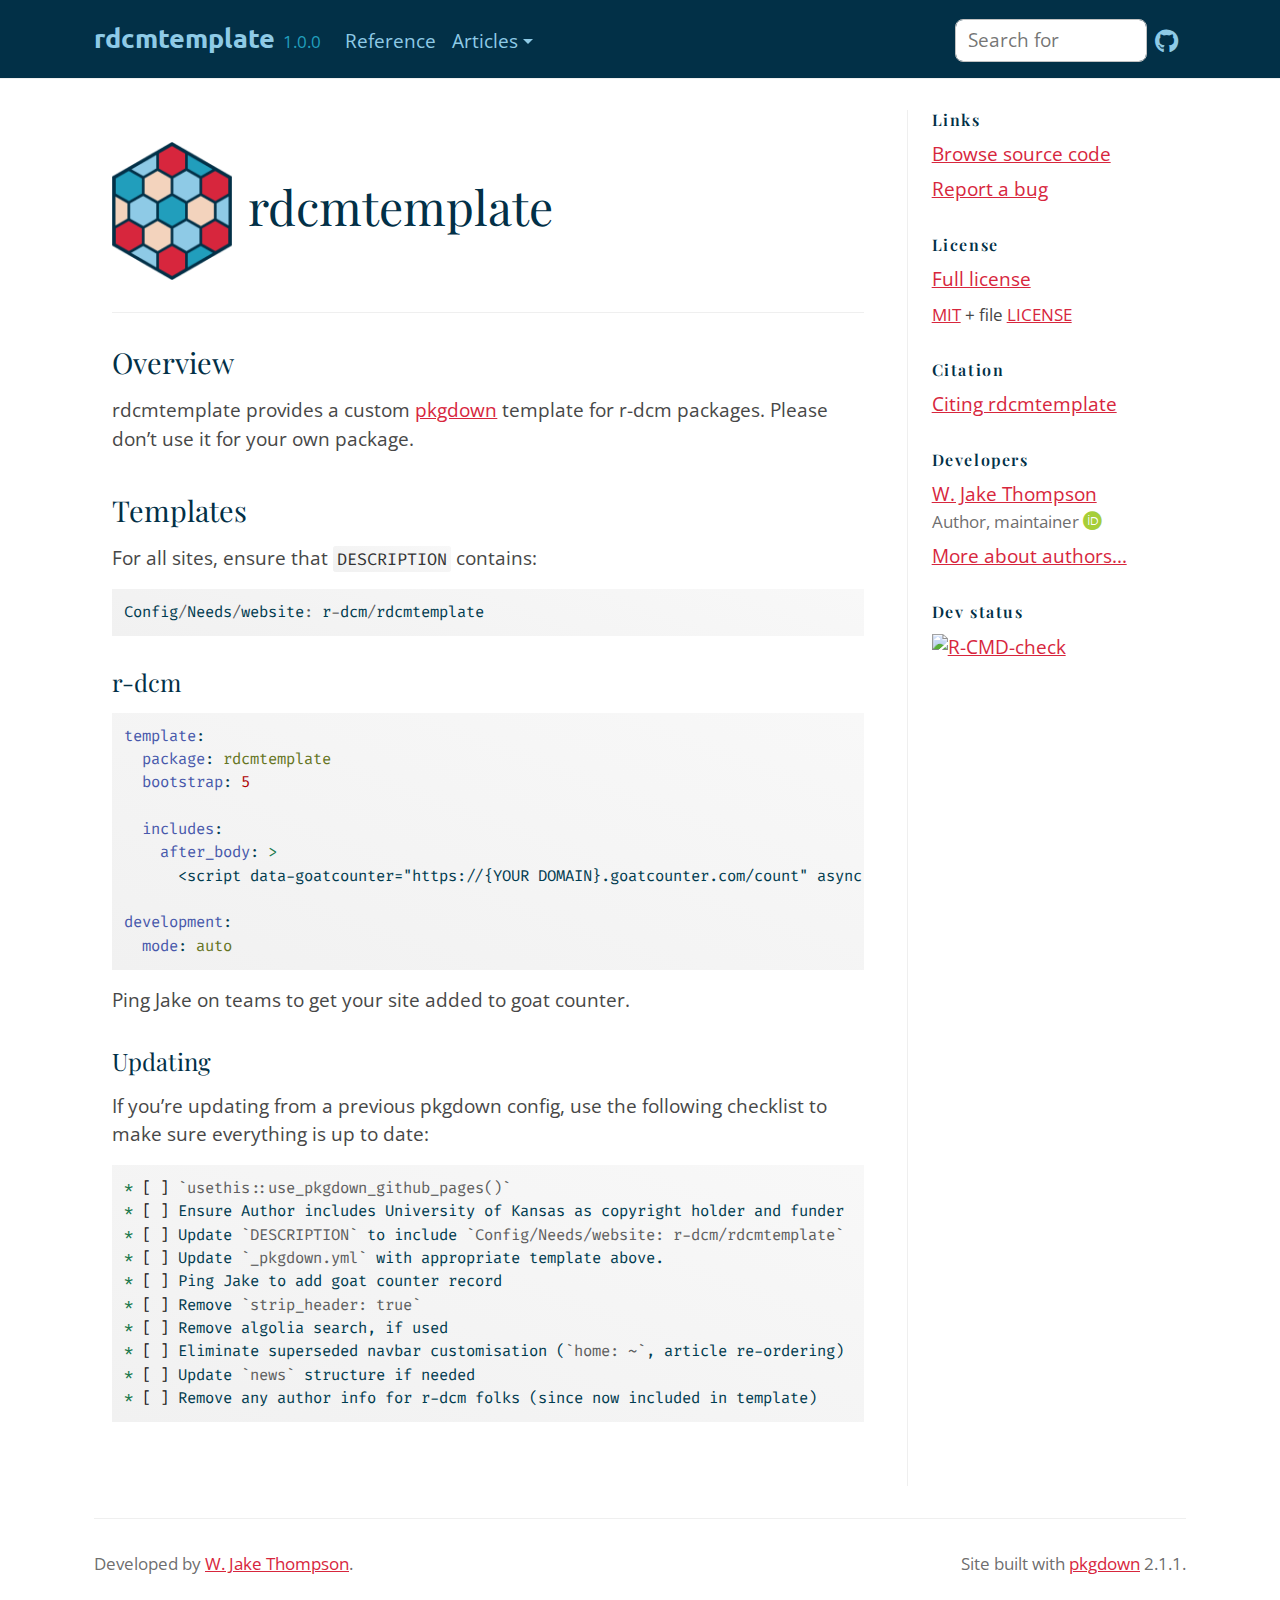
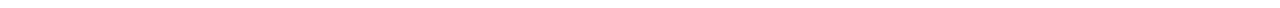
==== commit 5349cd7c: "Deploying to gh-pages from @ r-dcm/rdcmtemplate@f5725e3cd163e07eaeb8324a0cb78656fb07d5f6 🚀" ====
--- a/index.html
+++ b/index.html
@@ -67,11 +67,12 @@
 <div class="row">
   <main id="main" class="col-md-9"><div class="section level1">
 <div class="page-header">
-<img src="logo.png" class="logo" alt=""><h1 id="rdcmtemplate-">rdcmtemplate <a class="anchor" aria-label="anchor" href="#rdcmtemplate-"></a>
+<img src="logo.png" class="logo" alt=""><h1 id="rdcmtemplate-">rdcmtemplate 
+<a class="anchor" aria-label="anchor" href="#rdcmtemplate-"></a>
 </h1>
 </div>
 <!-- badges: start -->
-<!-- badges: end -->
+
 <div class="section level2">
 <h2 id="overview">Overview<a class="anchor" aria-label="anchor" href="#overview"></a>
 </h2>
@@ -147,7 +148,12 @@
 </ul>
 </div>
 
-
+<div class="dev-status">
+<h2 data-toc-skip>Dev status</h2>
+<ul class="list-unstyled">
+<li><a href="https://github.com/r-dcm/rdcmtemplate/actions/workflows/R-CMD-check.yaml" class="external-link"><img src="https://github.com/r-dcm/rdcmtemplate/actions/workflows/R-CMD-check.yaml/badge.svg" alt="R-CMD-check"></a></li>
+</ul>
+</div>
 
   </aside>
 </div>
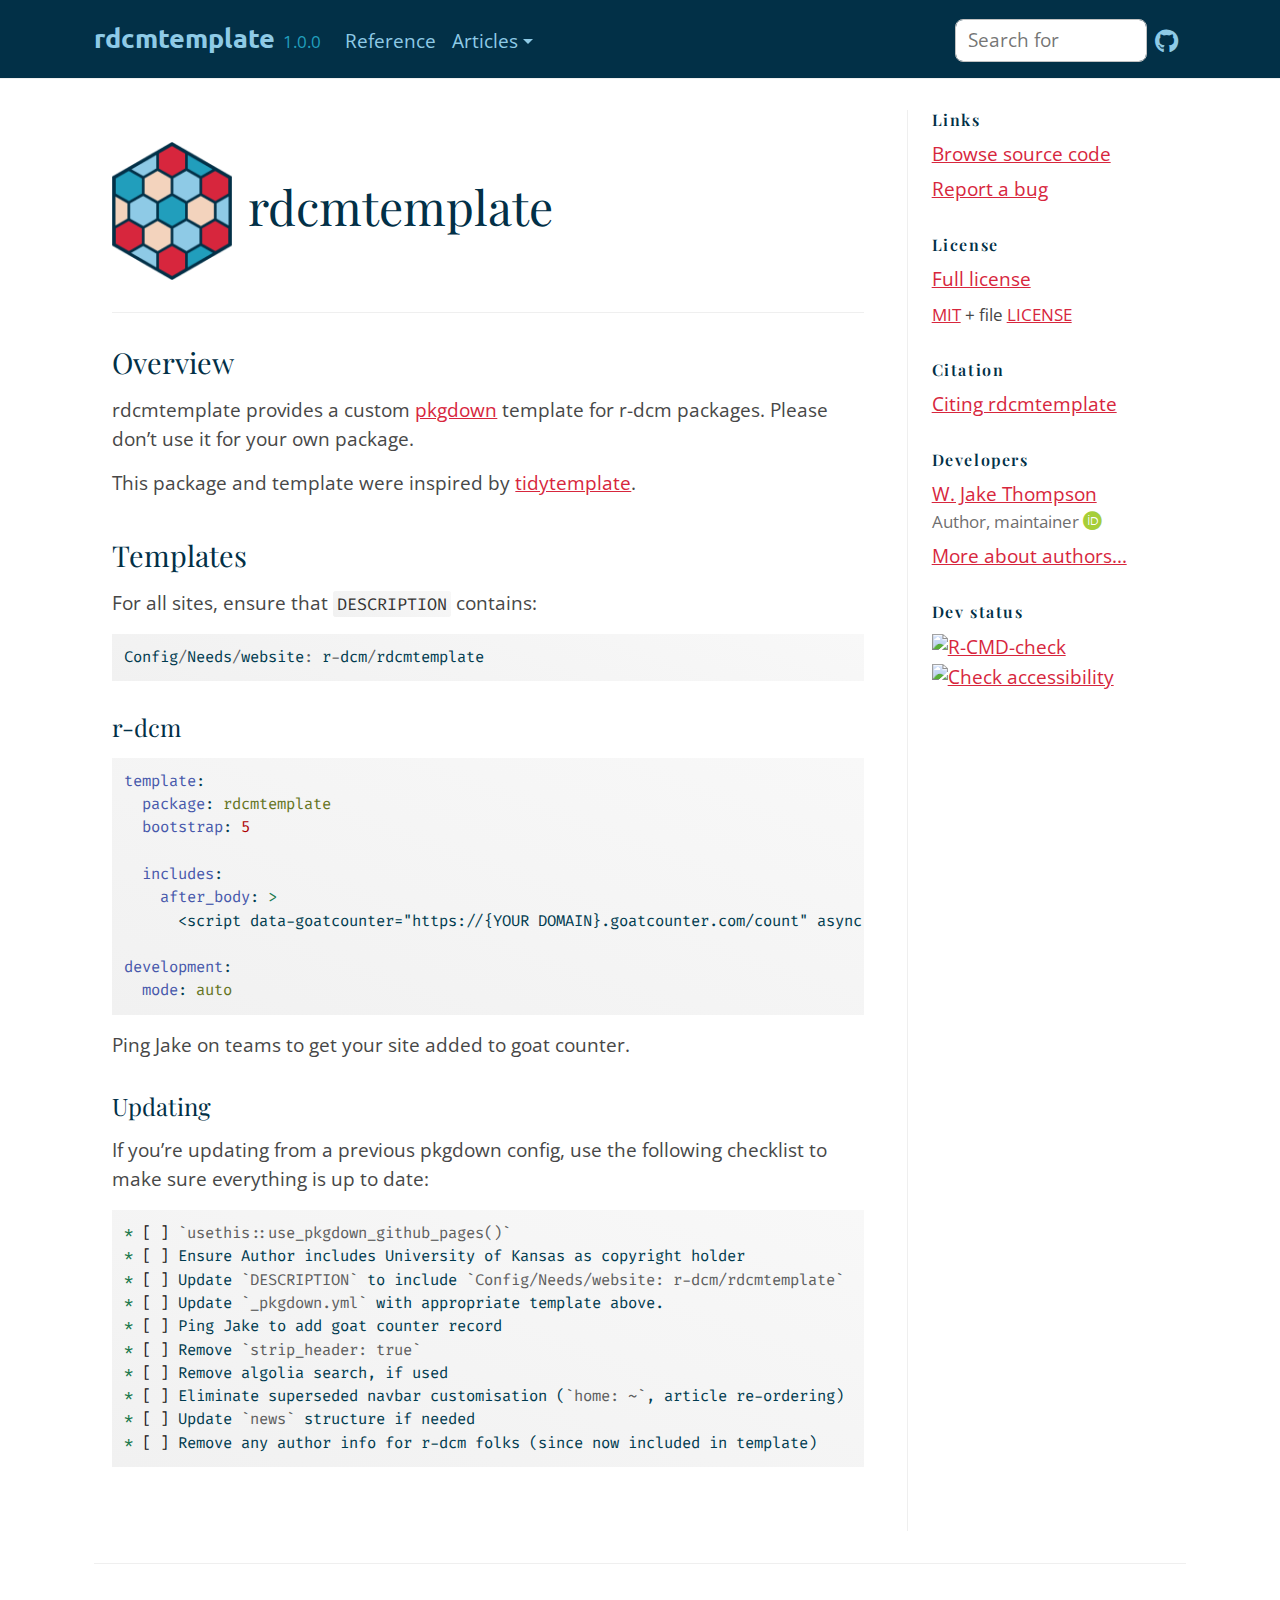
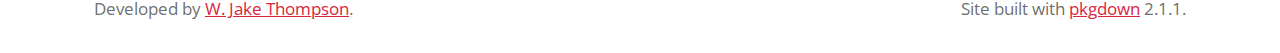
==== commit 21c87ec3: "Deploying to gh-pages from @ r-dcm/rdcmtemplate@5689e195d160d8d59dcd4fa628655f347c89089e 🚀" ====
--- a/index.html
+++ b/index.html
@@ -77,6 +77,7 @@
 <h2 id="overview">Overview<a class="anchor" aria-label="anchor" href="#overview"></a>
 </h2>
 <p>rdcmtemplate provides a custom <a href="https://pkgdown.r-lib.org" class="external-link">pkgdown</a> template for r-dcm packages. Please don’t use it for your own package.</p>
+<p>This package and template were inspired by <a href="https://github.com/tidyverse/tidytemplate" class="external-link">tidytemplate</a>.</p>
 </div>
 <div class="section level2">
 <h2 id="templates">Templates<a class="anchor" aria-label="anchor" href="#templates"></a>
@@ -103,7 +104,7 @@
 </h3>
 <p>If you’re updating from a previous pkgdown config, use the following checklist to make sure everything is up to date:</p>
 <div class="sourceCode" id="cb3"><pre class="sourceCode md"><code class="sourceCode markdown"><span id="cb3-1"><a href="#cb3-1" tabindex="-1"></a><span class="ss">* </span><span class="va">[ ]</span> <span class="in">`usethis::use_pkgdown_github_pages()`</span></span>
-<span id="cb3-2"><a href="#cb3-2" tabindex="-1"></a><span class="ss">* </span><span class="va">[ ]</span> Ensure Author includes University of Kansas as copyright holder and funder</span>
+<span id="cb3-2"><a href="#cb3-2" tabindex="-1"></a><span class="ss">* </span><span class="va">[ ]</span> Ensure Author includes University of Kansas as copyright holder</span>
 <span id="cb3-3"><a href="#cb3-3" tabindex="-1"></a><span class="ss">* </span><span class="va">[ ]</span> Update <span class="in">`DESCRIPTION`</span> to include <span class="in">`Config/Needs/website: r-dcm/rdcmtemplate`</span></span>
 <span id="cb3-4"><a href="#cb3-4" tabindex="-1"></a><span class="ss">* </span><span class="va">[ ]</span> Update <span class="in">`_pkgdown.yml`</span> with appropriate template above.</span>
 <span id="cb3-5"><a href="#cb3-5" tabindex="-1"></a><span class="ss">* </span><span class="va">[ ]</span> Ping Jake to add goat counter record</span>
@@ -152,6 +153,7 @@
 <h2 data-toc-skip>Dev status</h2>
 <ul class="list-unstyled">
 <li><a href="https://github.com/r-dcm/rdcmtemplate/actions/workflows/R-CMD-check.yaml" class="external-link"><img src="https://github.com/r-dcm/rdcmtemplate/actions/workflows/R-CMD-check.yaml/badge.svg" alt="R-CMD-check"></a></li>
+<li><a href="https://wave.webaim.org/report#/https://rdcmtemplate.r-dcm.org"><img src="https://img.shields.io/badge/check-accessibility-orange.svg" alt="Check accessibility"></a></li>
 </ul>
 </div>
 
